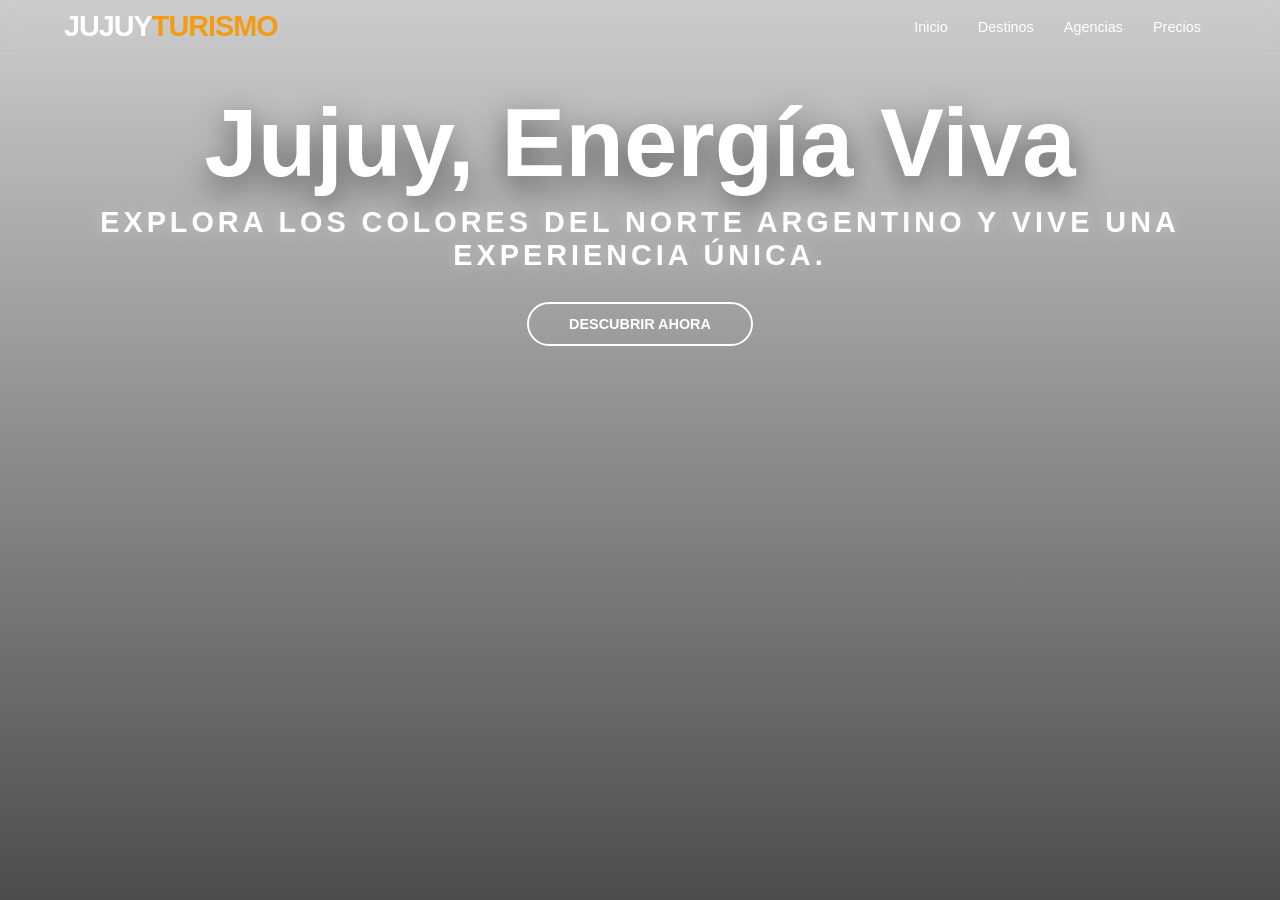
==== Proyecto_TP2_html-css/index.html @ c606facf "Creando  navbar con mega-menu con los destinos y estilos" ====
<!DOCTYPE html>
<html lang="es">
<head>
    <meta charset="UTF-8">
    <meta name="viewport" content="width=device-width, initial-scale=1.0">
    <title>Turismo Jujuy</title>
    <link  rel="stylesheet" href="css/estilo.css">

</head>
<body>
    <header>
        <nav>
            <div class="logo">Jujuy<span>Turismo</span></div>
            <ul class="nav-links">
                <li><a href="index.html">Inicio</a></li>
                <li class="has-mega">
                    <a href="views/destinos.html">Destinos</a>
                    <div class="mega-menu">
                        <div class="mega-content">
                            <div class="column">
                                <h3>Quebrada</h3>
                                <a href="#">Purmamarca</a>
                                <a href="#">Tilcara</a>
                                <a href="#">Humahuaca</a>
                                <a href="#">Iruya (Cerca)</a>
                            </div>
                            <div class="column">
                                <h3>Puna y Altiplano</h3>
                                <a href="#">Salinas Grandes</a>
                                <a href="#">Abra Pampa</a> <a href="#">La Quiaca</a>
                                <a href="#">Casabindo</a>
                            </div>
                            <div class="column">
                                <h3>Valles y Yungas</h3>
                                <a href="#">San Salvador</a>
                                <a href="#">Termas de Reyes</a>
                                <a href="#">Parque Calilegua</a>
                            </div>
                        </div>
                    </div>
                </li>
                <li><a href="views/agencias.html">Agencias</a></li>
                <li><a href="#">Precios</a></li>

            </ul>
        </nav>
    </header>
    <section class="hero">
        <video autoplay muted loop playsinline class="hero-video">
            <source src="https://v1.shared.video/jujuy-promo.mp4" type="video/mp4">
            </video>
        
        <div class="hero-overlay">
            <div class="hero-text">
                <h1 class="animate-up">Jujuy, Energía Viva</h1>
                <p class="animate-up delay">Explora los colores del norte argentino y vive una experiencia única.</p>
                <a href="#destinos" class="btn-hero animate-up delay-2">Descubrir Ahora</a>
            </div>
        </div>
    </section>
    
</body>
</html>
---- Proyecto_TP2_html-css/css/estilo.css ----
* {
    margin: 0;
    padding: 0;
    box-sizing: border-box;
    font-family: 'Montserrat', sans-serif, Arial;
}

header {
    background: transparent;
    backdrop-filter: blur(8px);
    -webkit-backdrop-filter: blur(8px);
    border-bottom: 1px solid rgba(255, 255, 255, 0.1);
    color: white;
    position: fixed;
    width: 100%;
    z-index: 1000;
    transition: background 0.4s ease;
}

nav {
    display: flex;
    justify-content: space-between;
    align-items: center;
    padding: 10px 5%;
    max-width: 1400px;
    margin: 0 auto;
}

.logo {
    font-size: 1.8rem;
    font-weight: 900;
    text-transform: uppercase;
    letter-spacing: -1px;
}

.logo span {
    color: #f39c12;
}

.nav-links {
    display: flex;
    list-style: none;
    align-items: center;
}

.nav-links li {
    padding: 0 15px;
}

.nav-links a {
    color: white;
    text-decoration: none;
    font-size: 0.9rem;
    font-weight: 400;
    transition: 0.3s;
}

.has-mega {
    position: relative;
}

.mega-menu {
    position: absolute;
    top: 100%;
    left: 0;
    width: 260px;
    background-color: #333333;
    border-radius: 6px;
    display: none;
    box-shadow: 0 8px 20px rgba(0,0,0,0.5);
    padding: 10px 0;
    margin-top: 10px;
}

.mega-menu::before {
    content: "";
    position: absolute;
    top: -8px;
    left: 20px;
    border-left: 8px solid transparent;
    border-right: 8px solid transparent;
    border-bottom: 8px solid #333333;
}

.has-mega:hover .mega-menu {
    display: block;
    animation: fadeIn 0.2s ease-out;
}

.mega-content {
    display: flex;
    flex-direction: column;
}

.column h3 {
    font-size: 0.75rem;
    color: #888;
    text-transform: uppercase;
    padding: 10px 20px 5px;
    letter-spacing: 1px;
}

.column a {
    display: block;
    padding: 12px 20px;
    color: #ffffff;
    font-size: 0.95rem;
    transition: background 0.2s;
}

.column a:hover {
    background-color: #3483fa;
    color: white;
}

.hero {
    position: relative;
    height: 100vh;
    display: flex;
    align-items: center;
    justify-content: center;
    text-align: center;
    color: white;
    overflow: hidden;
}

.hero-video {
    position: absolute;
    top: 0;
    left: 0;
    width: 100%;
    height: 100%;
    object-fit: cover;
    z-index: -1;
}

.hero-overlay {
    position: absolute;
    width: 100%;
    height: 100%;
    background: linear-gradient(to bottom, rgba(0,0,0,0.2), rgba(0,0,0,0.7));
}

.hero-text {
    z-index: 1;
    padding: 0 20px;
    margin-top: 100px;
}

.hero-text h1 {
    font-size: clamp(3rem, 8vw, 6rem);
    font-weight: 900;
    line-height: 0.9;
    margin-bottom: 20px;
    text-shadow: 0 10px 30px rgba(0,0,0,0.5);
}

.hero-text p {
    font-size: clamp(1rem, 3vw, 1.8rem);
    font-weight: 700;
    text-transform: uppercase;
    letter-spacing: 4px;
    margin-bottom: 30px;
    text-shadow: 0 0 15px rgba(255,255,255,0.3);
}

.btn-hero {
    display: inline-block;
    padding: 12px 40px;
    border: 2px solid white;
    color: white;
    text-decoration: none;
    font-weight: bold;
    text-transform: uppercase;
    font-size: 0.9rem;
    transition: all 0.3s ease;
    border-radius: 30px;
}

.btn-hero:hover {
    background: white;
    color: black;
}

@keyframes fadeIn {
    from { opacity: 0; transform: translateY(10px); }
    to { opacity: 1; transform: translateY(0); }
}

.animate-up {
    animation: fadeInUp 1.2s ease forwards;
    opacity: 0;
}

@keyframes fadeInUp {
    from { transform: translateY(40px); opacity: 0; }
    to { transform: translateY(0); opacity: 1; }
}

.delay { animation-delay: 0.3s; }
.delay-2 { animation-delay: 0.6s; }
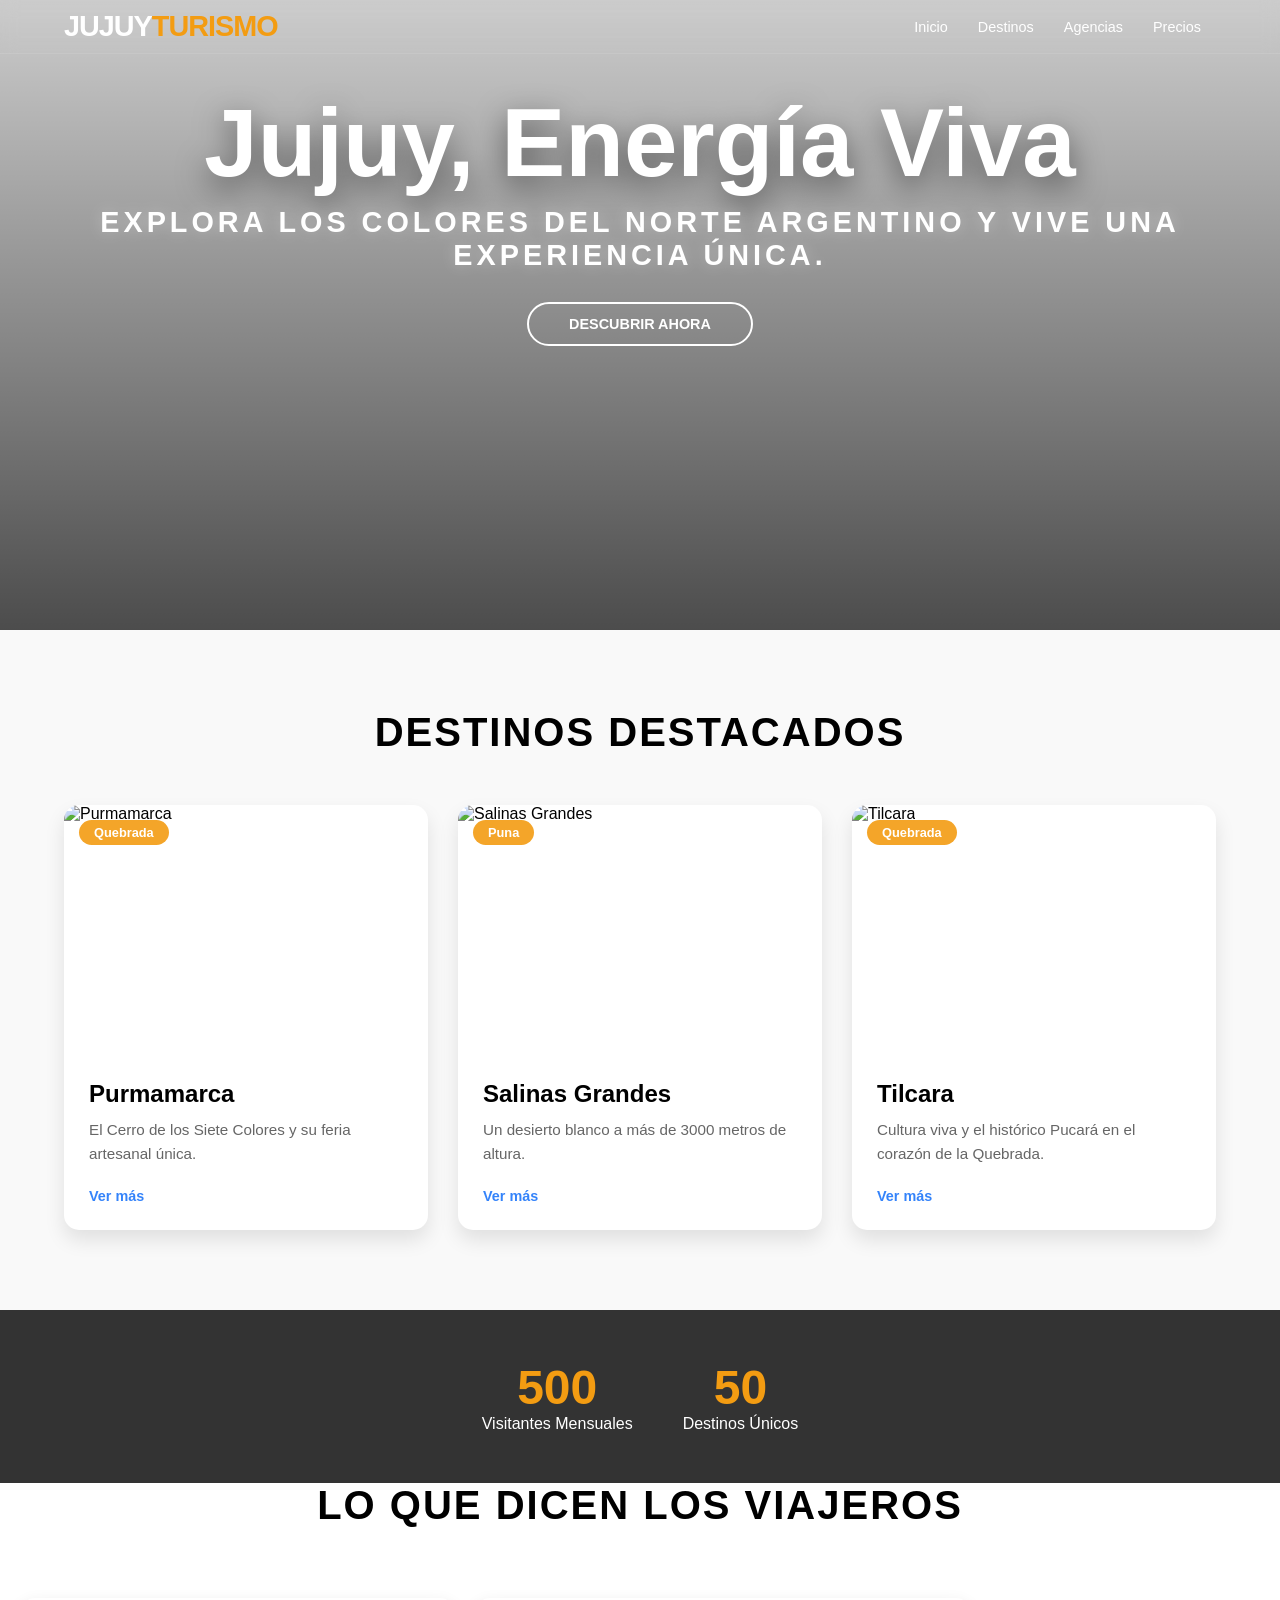
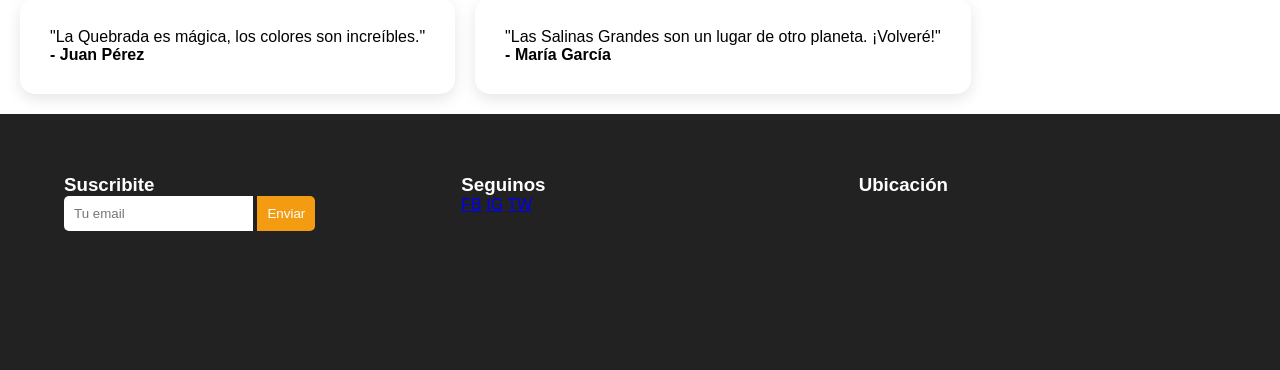
==== commit 6f746e16: "Agregando video para la seccion de hero, agregado de cards y modificando estilos" ====
--- a/Proyecto_TP2_html-css/index.html
+++ b/Proyecto_TP2_html-css/index.html
@@ -46,8 +46,11 @@
         </nav>
     </header>
     <section class="hero">
-        <video autoplay muted loop playsinline class="hero-video">
-            <source src="https://v1.shared.video/jujuy-promo.mp4" type="video/mp4">
+        
+           <video autoplay muted loop playsinline class="hero-video">
+            <source src="img/Visita_Jujuy.mp4" type="video/mp4">
+            Tu navegador no soporta videos.
+
             </video>
         
         <div class="hero-overlay">
@@ -58,6 +61,103 @@
             </div>
         </div>
     </section>
+    <section id="destinos" class="destinos-container">
+    <h2 class="titulo-seccion">Destinos Destacados</h2>
     
+    <div class="cards-grid">
+        <div class="card">
+            <div class="card-img">
+                <img src="img/purmamarca.jpg" alt="Purmamarca">
+                <div class="card-overlay">
+                    <span>Quebrada</span>
+                </div>
+            </div>
+            <div class="card-info">
+                <h3>Purmamarca</h3>
+                <p>El Cerro de los Siete Colores y su feria artesanal única.</p>
+                <a href="#" class="btn-card">Ver más</a>
+            </div>
+        </div>
+
+        <div class="card">
+            <div class="card-img">
+                <img src="img/salinas.jpg" alt="Salinas Grandes">
+                <div class="card-overlay">
+                    <span>Puna</span>
+                </div>
+            </div>
+            <div class="card-info">
+                <h3>Salinas Grandes</h3>
+                <p>Un desierto blanco a más de 3000 metros de altura.</p>
+                <a href="#" class="btn-card">Ver más</a>
+            </div>
+        </div>
+
+        <div class="card">
+            <div class="card-img">
+                <img src="img/tilcara.jpg" alt="Tilcara">
+                <div class="card-overlay">
+                    <span>Quebrada</span>
+                </div>
+            </div>
+            <div class="card-info">
+                <h3>Tilcara</h3>
+                <p>Cultura viva y el histórico Pucará en el corazón de la Quebrada.</p>
+                <a href="#" class="btn-card">Ver más</a>
+            </div>
+        </div>
+    </div>
+</section>
+<section class="estadisticas">
+    <div class="contador-item">
+        <h3 class="numero" data-valor="500">500</h3>
+        <p>Visitantes Mensuales</p>
+    </div>
+    <div class="contador-item">
+        <h3 class="numero" data-valor="50">50</h3>
+        <p>Destinos Únicos</p>
+    </div>
+</section>
+<section class="testimonios">
+    <h2 class="titulo-seccion">Lo que dicen los viajeros</h2>
+    <div class="testimonios-slider">
+        <div class="testimonio-card">
+            <p>"La Quebrada es mágica, los colores son increíbles."</p>
+            <h4>- Juan Pérez</h4>
+        </div>
+        <div class="testimonio-card">
+            <p>"Las Salinas Grandes son un lugar de otro planeta. ¡Volveré!"</p>
+            <h4>- María García</h4>
+        </div>
+    </div>
+</section>
+<footer>
+    <div class="footer-content">
+        <div class="footer-section">
+            <h3>Suscribite</h3>
+            <form class="newsletter-form">
+                <input type="email" placeholder="Tu email">
+                <button type="submit">Enviar</button>
+            </form>
+        </div>
+
+        <div class="footer-section">
+            <h3>Seguinos</h3>
+            <div class="social-links">
+                <a href="#">FB</a>
+                <a href="#">IG</a>
+                <a href="#">TW</a>
+            </div>
+        </div>
+
+        <div class="footer-section">
+            <h3>Ubicación</h3>
+            <iframe 
+                src="https://www.google.com/maps/embed?pb=!1m18!1m12!1m3!1d116347.53173740284!2d-65.37257916960814!3d-24.18320499691666!2m3!1f0!2f0!3f0!3m2!1i1024!2i768!4f13.1!3m3!1m2!1s0x94042e887a0279f3%3A0x6b009e4368427f7f!2sSan%20Salvador%20de%20Jujuy%2C%20Jujuy!5e0!3m2!1ses!2sar!4v1713000000000" 
+                width="100%" height="150" style="border:0; border-radius:10px;" allowfullscreen="" loading="lazy">
+            </iframe>
+        </div>
+    </div>
+</footer>
 </body>
 </html>
--- a/Proyecto_TP2_html-css/css/estilo.css
+++ b/Proyecto_TP2_html-css/css/estilo.css
@@ -115,7 +115,7 @@
 
 .hero {
     position: relative;
-    height: 100vh;
+    height: 70vh;
     display: flex;
     align-items: center;
     justify-content: center;
@@ -198,4 +198,162 @@
 }
 
 .delay { animation-delay: 0.3s; }
-.delay-2 { animation-delay: 0.6s; }+.delay-2 { animation-delay: 0.6s; }
+
+.destinos-container {
+    padding: 80px 5%;
+    max-width: 1400px;
+    margin: 0 auto;
+    background: #f9f9f9; /* Fondo suave para que resalten las cards */
+}
+
+.titulo-seccion {
+    text-align: center;
+    font-size: 2.5rem;
+    margin-bottom: 50px;
+    text-transform: uppercase;
+    letter-spacing: 2px;
+}
+
+.cards-grid {
+    display: grid;
+    grid-template-columns: repeat(auto-fit, minmax(300px, 1fr));
+    gap: 30px;
+}
+
+.card {
+    background: white;
+    border-radius: 15px;
+    overflow: hidden;
+    box-shadow: 0 10px 20px rgba(0,0,0,0.1);
+    transition: transform 0.4s cubic-bezier(0.175, 0.885, 0.32, 1.275), box-shadow 0.4s ease;
+}
+
+/* --- EFECTO HOVER EN LA TARJETA --- */
+.card:hover {
+    transform: translateY(-10px); /* Sube un poquito */
+    box-shadow: 0 20px 40px rgba(0,0,0,0.2);
+}
+
+.card-img {
+    position: relative;
+    height: 250px;
+    overflow: hidden;
+}
+
+.card-img img {
+    width: 100%;
+    height: 100%;
+    object-fit: cover;
+    transition: transform 0.6s ease;
+}
+
+/* --- EFECTO ZOOM EN LA IMAGEN --- */
+.card:hover .card-img img {
+    transform: scale(1.1);
+}
+
+.card-overlay {
+    position: absolute;
+    top: 15px;
+    left: 15px;
+    background: rgba(243, 156, 18, 0.9); /* El color naranja de tu logo */
+    color: white;
+    padding: 5px 15px;
+    border-radius: 20px;
+    font-size: 0.8rem;
+    font-weight: bold;
+}
+
+.card-info {
+    padding: 25px;
+}
+
+.card-info h3 {
+    margin-bottom: 10px;
+    font-size: 1.5rem;
+}
+
+.card-info p {
+    color: #666;
+    font-size: 0.95rem;
+    line-height: 1.6;
+    margin-bottom: 20px;
+}
+
+.btn-card {
+    text-decoration: none;
+    color: #3483fa;
+    font-weight: bold;
+    font-size: 0.9rem;
+    border-bottom: 2px solid transparent;
+    transition: 0.3s;
+}
+
+.btn-card:hover {
+    border-bottom: 2px solid #3483fa;
+}
+.estadisticas {
+    display: flex;
+    justify-content: center;
+    gap: 50px;
+    padding: 50px;
+    background: #333;
+    color: white;
+    text-align: center;
+}
+
+.numero {
+    font-size: 3rem;
+    color: #f39c12;
+    animation: aparecer 2s ease-out;
+}
+
+@keyframes aparecer {
+    from { opacity: 0; transform: translateY(20px); }
+    to { opacity: 1; transform: translateY(0); }
+}
+
+.testimonios-slider {
+    display: flex;
+    overflow-x: auto;
+    scroll-snap-type: x mandatory;
+    gap: 20px;
+    padding: 20px;
+}
+
+.testimonio-card {
+    min-width: 300px;
+    background: white;
+    padding: 30px;
+    border-radius: 15px;
+    scroll-snap-align: center;
+    box-shadow: 0 5px 15px rgba(0,0,0,0.1);
+}
+
+footer {
+    background: #222;
+    color: white;
+    padding: 60px 5% 20px;
+}
+
+.footer-content {
+    display: grid;
+    grid-template-columns: repeat(auto-fit, minmax(250px, 1fr));
+    gap: 40px;
+}
+
+.newsletter-form input {
+    padding: 10px;
+    border-radius: 5px 0 0 5px;
+    border: none;
+}
+
+.newsletter-form button {
+    padding: 10px;
+    background: #f39c12;
+    border: none;
+    color: white;
+    border-radius: 0 5px 5px 0;
+    cursor: pointer;
+}
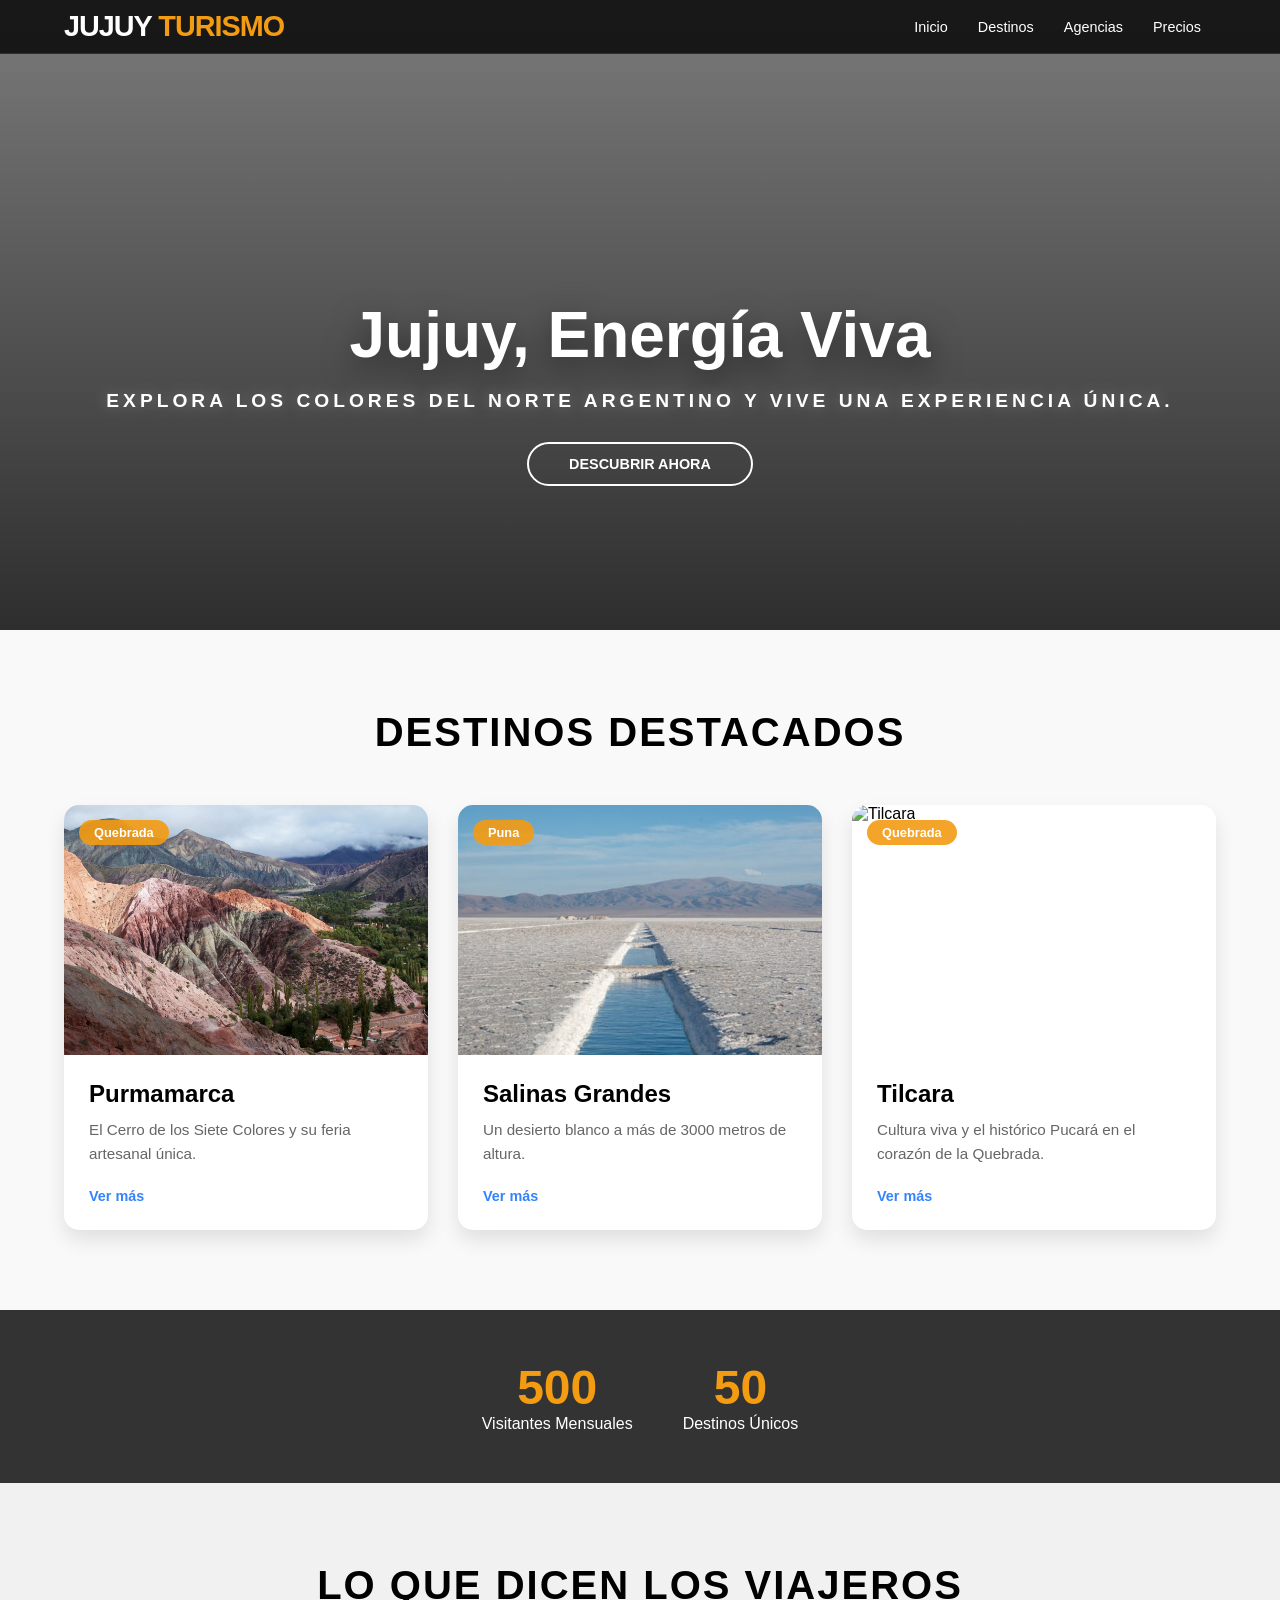
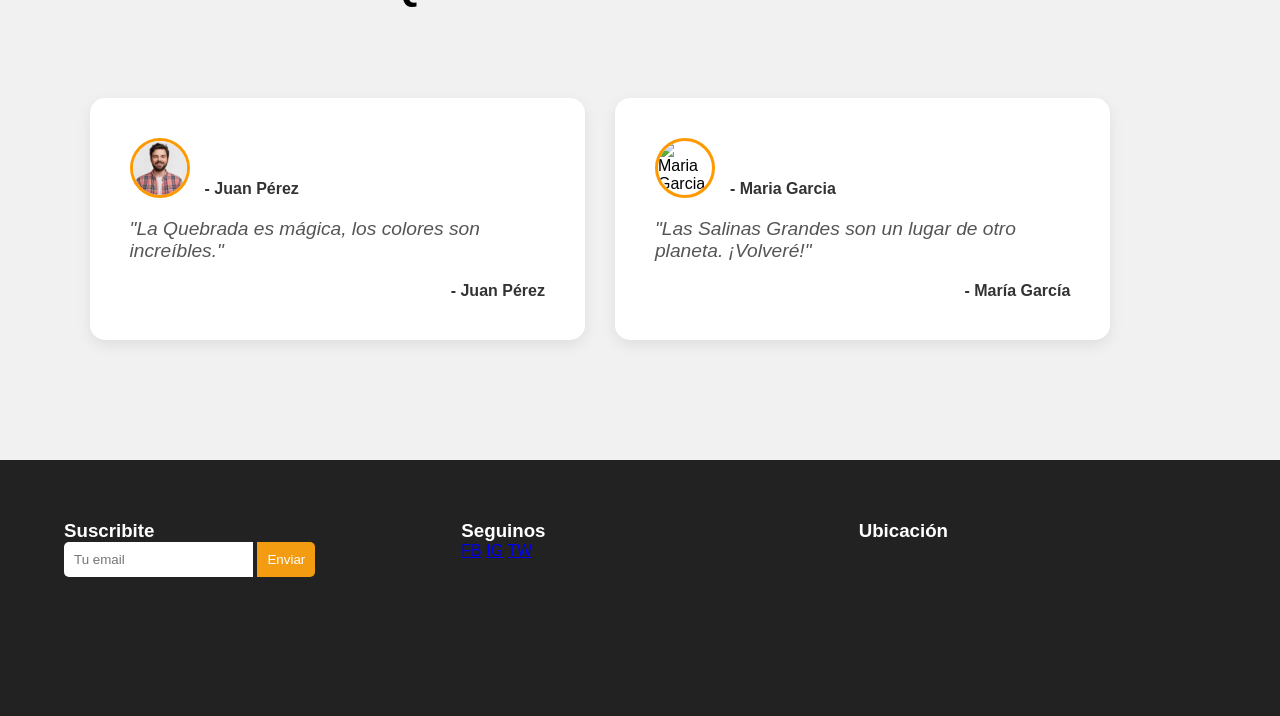
==== commit feefe15f: "Mejoras en los estilos,agregado de imagenes para las card y los destinos, agregado de testimonios" ====
--- a/Proyecto_TP2_html-css/index.html
+++ b/Proyecto_TP2_html-css/index.html
@@ -10,7 +10,7 @@
 <body>
     <header>
         <nav>
-            <div class="logo">Jujuy<span>Turismo</span></div>
+            <div class="logo">Jujuy<span> Turismo</span></div>
             <ul class="nav-links">
                 <li><a href="index.html">Inicio</a></li>
                 <li class="has-mega">
@@ -22,7 +22,6 @@
                                 <a href="#">Purmamarca</a>
                                 <a href="#">Tilcara</a>
                                 <a href="#">Humahuaca</a>
-                                <a href="#">Iruya (Cerca)</a>
                             </div>
                             <div class="column">
                                 <h3>Puna y Altiplano</h3>
@@ -81,7 +80,7 @@
 
         <div class="card">
             <div class="card-img">
-                <img src="img/salinas.jpg" alt="Salinas Grandes">
+                <img src="img/salinas.jpeg" alt="Salinas Grandes">
                 <div class="card-overlay">
                     <span>Puna</span>
                 </div>
@@ -122,10 +121,18 @@
     <h2 class="titulo-seccion">Lo que dicen los viajeros</h2>
     <div class="testimonios-slider">
         <div class="testimonio-card">
+            <div class="user-info">
+                <img src="img/usuario1.jpg" alt="Juan Pérez" class="img-testimonio">
+                <h4>- Juan Pérez</h4>
+            </div>
             <p>"La Quebrada es mágica, los colores son increíbles."</p>
             <h4>- Juan Pérez</h4>
         </div>
         <div class="testimonio-card">
+            <div class="user-info">
+                <img src="img/usuario2.jpg" alt="Maria Garcia" class="img-testimonio">
+                <h4>- Maria Garcia</h4>
+            </div>
             <p>"Las Salinas Grandes son un lugar de otro planeta. ¡Volveré!"</p>
             <h4>- María García</h4>
         </div>
--- a/Proyecto_TP2_html-css/css/estilo.css
+++ b/Proyecto_TP2_html-css/css/estilo.css
@@ -6,7 +6,7 @@
 }
 
 header {
-    background: transparent;
+    background: rgba(0, 0, 0, 0.8);
     backdrop-filter: blur(8px);
     -webkit-backdrop-filter: blur(8px);
     border-bottom: 1px solid rgba(255, 255, 255, 0.1);
@@ -132,6 +132,7 @@
     height: 100%;
     object-fit: cover;
     z-index: -1;
+    background: rgba(0, 0, 0, 0.4);
 }
 
 .hero-overlay {
@@ -144,19 +145,19 @@
 .hero-text {
     z-index: 1;
     padding: 0 20px;
-    margin-top: 100px;
+    margin-top: 300px;
 }
 
 .hero-text h1 {
-    font-size: clamp(3rem, 8vw, 6rem);
+    font-size: clamp(2.5rem, 6vw, 4rem);
     font-weight: 900;
-    line-height: 0.9;
+    line-height: 1.1;
     margin-bottom: 20px;
     text-shadow: 0 10px 30px rgba(0,0,0,0.5);
 }
 
 .hero-text p {
-    font-size: clamp(1rem, 3vw, 1.8rem);
+    font-size: clamp(1rem, 3vw, 1.2rem);
     font-weight: 700;
     text-transform: uppercase;
     letter-spacing: 4px;
@@ -314,21 +315,86 @@
     to { opacity: 1; transform: translateY(0); }
 }
 
+/* --- SECCIÓN TESTIMONIOS (Carrusel CSS) --- */
+.testimonios {
+    padding: 80px 0;
+    background: #f1f1f1;
+}
+
+.testimonios-container {
+    max-width: 1200px;
+    margin: 0 auto;
+}
+
+.titulo-seccion {
+    text-align: center;
+    font-size: 2.5rem;
+    margin-bottom: 50px;
+    text-transform: uppercase;
+    letter-spacing: 2px;
+}
+
 .testimonios-slider {
-    display: flex;
-    overflow-x: auto;
-    scroll-snap-type: x mandatory;
-    gap: 20px;
-    padding: 20px;
+    display: grid;
+    grid-auto-flow: column; /* Coloca los elementos en una fila */
+    grid-auto-columns: 85%; /* Cada testimonio ocupa el 80% del ancho */
+    gap: 30px;
+    overflow-x: auto; /* Permite el scroll horizontal */
+    scroll-snap-type: x mandatory; /* Fuerza el anclaje al hacer scroll */
+    padding: 40px 7%; /* Espaciado para que se vea centrado */
+    /* Ocultar la barra de scroll */
+    -ms-overflow-style: none;
+    scrollbar-width: none;
+}
+
+.testimonios-slider::-webkit-scrollbar {
+    display: none;
+}
+/* Estilos para la imagen y el nombre */
+.user-info {
+    display: flex;
+    align-items: center;
+    gap: 15px;
+    margin-bottom: 20px;
+}
+.img-testimonio {
+    width: 60px;
+    height: 60px;
+    border-radius: 50%; /* Hace la imagen circular */
+    object-fit: cover; /* Evita que la foto se deforme */
+    border: 3px solid #ff9900; /* Un toque de color de Jujuy */
 }
 
 .testimonio-card {
     min-width: 300px;
     background: white;
-    padding: 30px;
+    padding: 40px;
     border-radius: 15px;
-    scroll-snap-align: center;
-    box-shadow: 0 5px 15px rgba(0,0,0,0.1);
+    scroll-snap-align: center; /* Cada tarjeta se centrará al hacer scroll */
+    box-shadow: 0 5px 15px rgba(0,0,0,0.08);
+    display: flex;
+    flex-direction: column;
+    justify-content: center;
+}
+
+.testimonio-card p {
+    font-style: italic;
+    font-size: 1.2rem;
+    color: #555;
+    margin-bottom: 20px;
+}
+
+.testimonio-card h4 {
+    font-weight: bold;
+    color: #333;
+    align-self: flex-end;
+}
+
+/* Media query para pantallas más grandes */
+@media (min-width: 768px) {
+    .testimonios-slider {
+        grid-auto-columns: 45%; /* Muestra dos testimonios a la vez */
+    }
 }
 
 footer {
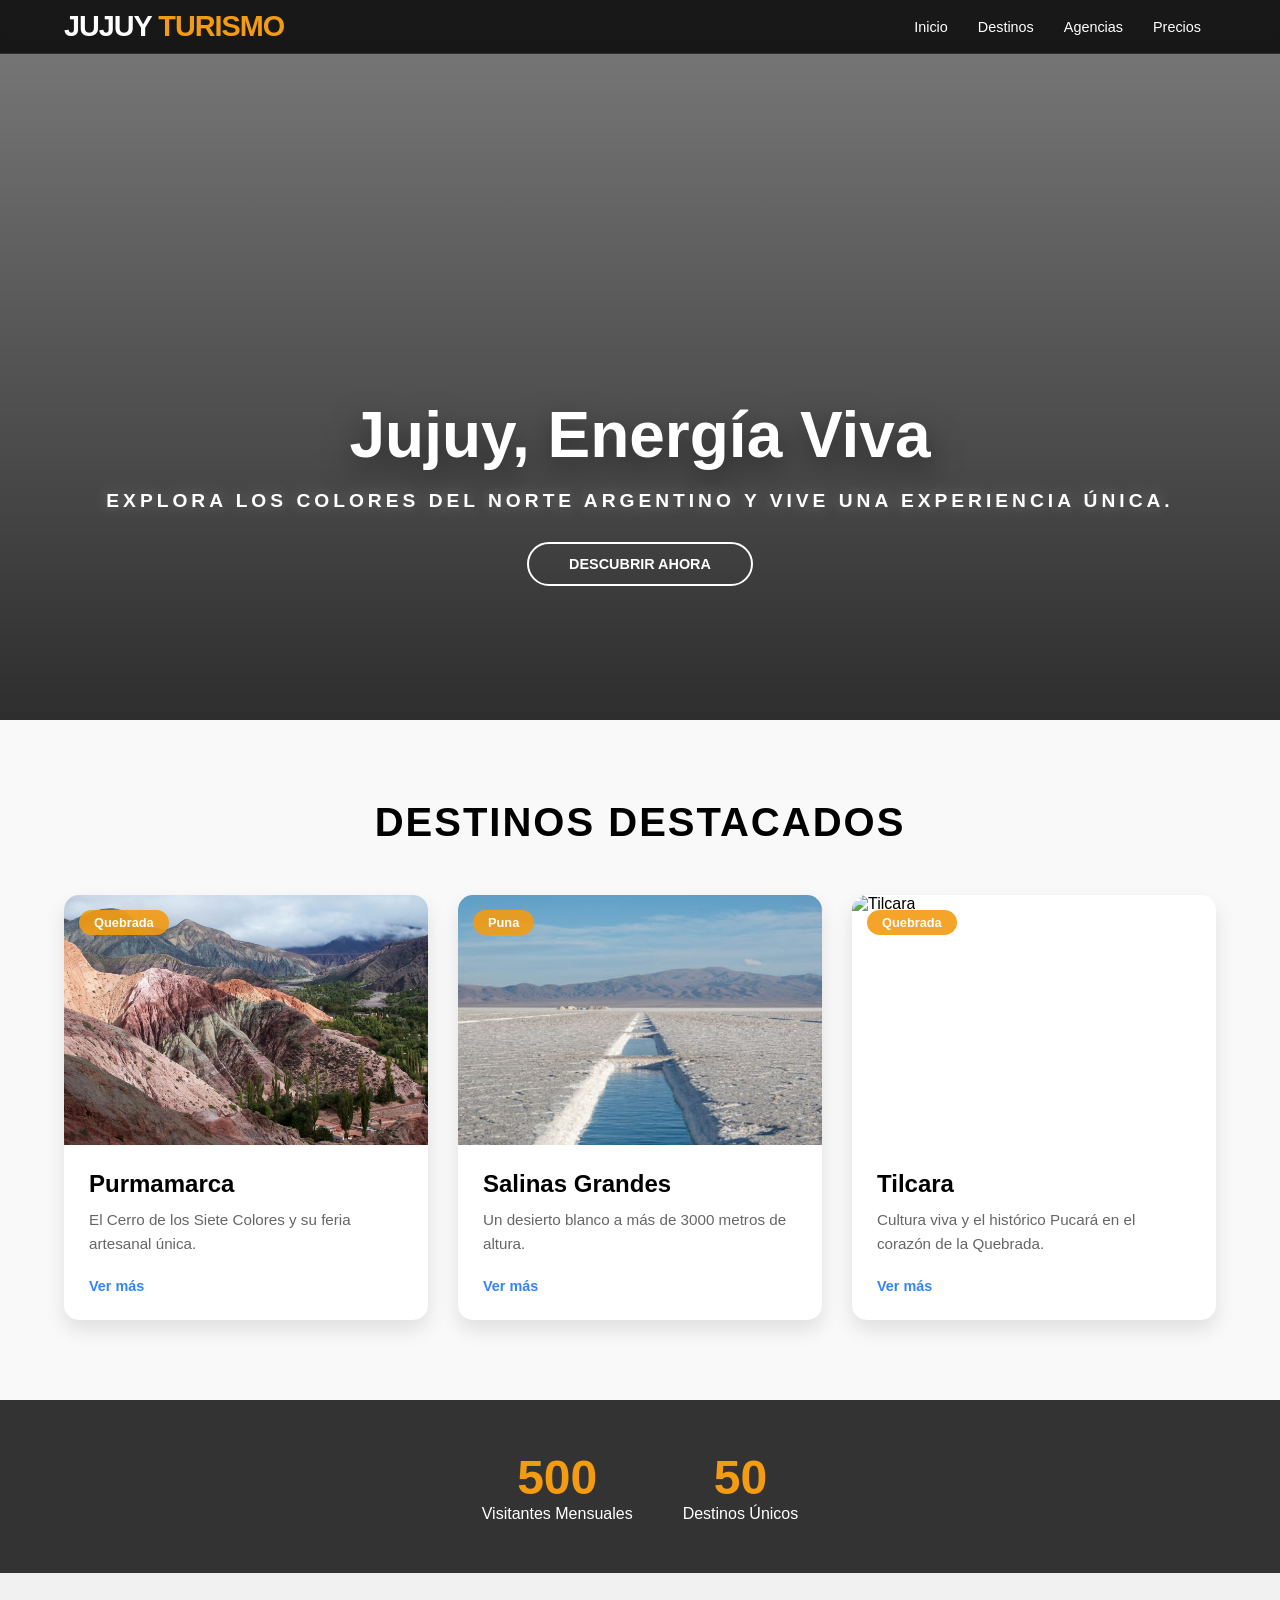
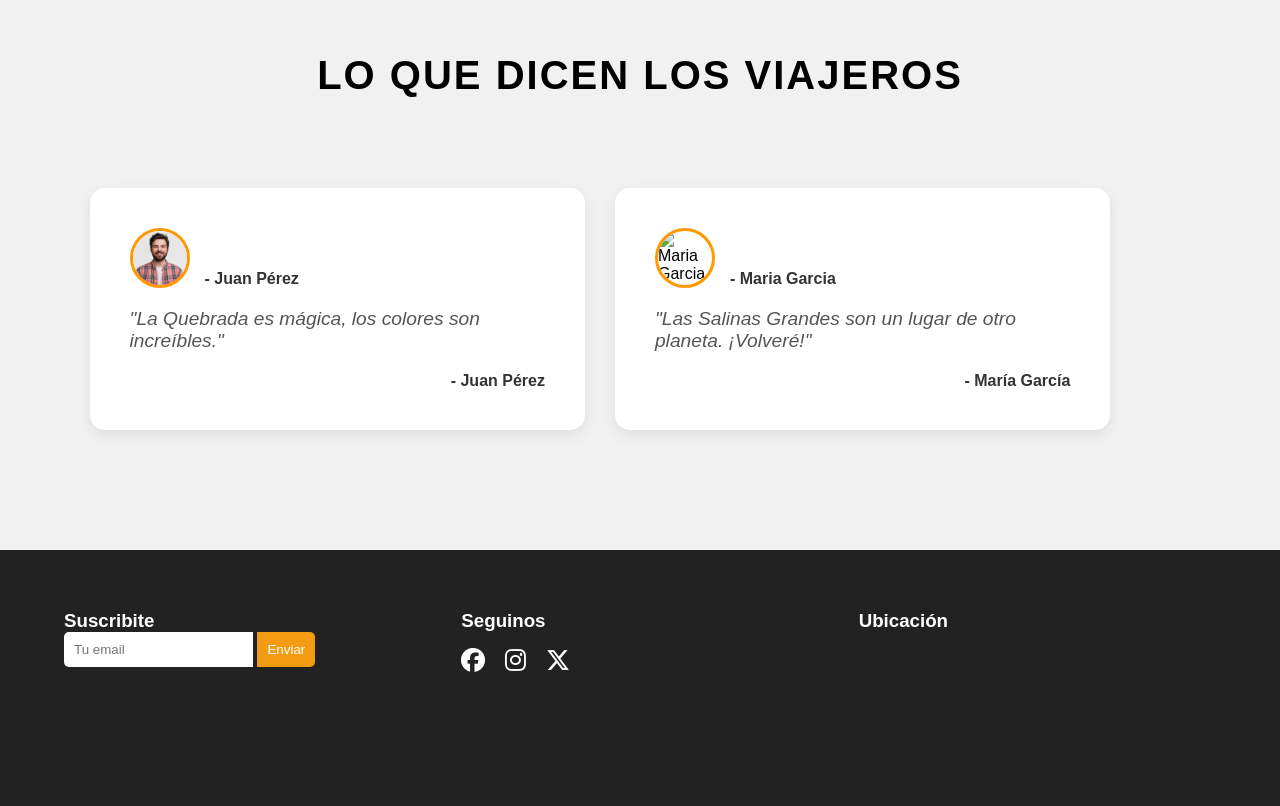
==== commit 4243f929: "Mejora en el footer: agregados de los iconos de redes sociales" ====
--- a/Proyecto_TP2_html-css/index.html
+++ b/Proyecto_TP2_html-css/index.html
@@ -5,7 +5,7 @@
     <meta name="viewport" content="width=device-width, initial-scale=1.0">
     <title>Turismo Jujuy</title>
     <link  rel="stylesheet" href="css/estilo.css">
-
+    <link rel="stylesheet" href="https://cdnjs.cloudflare.com/ajax/libs/font-awesome/6.5.1/css/all.min.css">
 </head>
 <body>
     <header>
@@ -151,9 +151,9 @@
         <div class="footer-section">
             <h3>Seguinos</h3>
             <div class="social-links">
-                <a href="#">FB</a>
-                <a href="#">IG</a>
-                <a href="#">TW</a>
+               <a href="#"><i class="fa-brands fa-facebook"></i></a>
+               <a href="#"><i class="fa-brands fa-instagram"></i></a>
+               <a href="#"><i class="fa-brands fa-x-twitter"></i></a>
             </div>
         </div>
 
--- a/Proyecto_TP2_html-css/css/estilo.css
+++ b/Proyecto_TP2_html-css/css/estilo.css
@@ -115,13 +115,14 @@
 
 .hero {
     position: relative;
-    height: 70vh;
+    height: 80vh;
     display: flex;
     align-items: center;
     justify-content: center;
     text-align: center;
     color: white;
     overflow: hidden;
+    margin-top: 80;
 }
 
 .hero-video {
@@ -145,11 +146,11 @@
 .hero-text {
     z-index: 1;
     padding: 0 20px;
-    margin-top: 300px;
+    margin-top: 400px;
 }
 
 .hero-text h1 {
-    font-size: clamp(2.5rem, 6vw, 4rem);
+    font-size: clamp(2rem, 6vw, 4rem);
     font-weight: 900;
     line-height: 1.1;
     margin-bottom: 20px;
@@ -422,4 +423,22 @@
     color: white;
     border-radius: 0 5px 5px 0;
     cursor: pointer;
+}
+.social-links {
+    display: flex;
+    gap: 20px; /* Espacio entre iconos */
+    margin-top: 15px;
+}
+
+.social-links a {
+    color: white; /* Color inicial */
+    font-size: 1.5rem; /* Tamaño del icono */
+    transition: transform 0.3s, color 0.3s;
+    text-decoration: none;
+}
+
+/* Efecto al pasar el mouse */
+.social-links a:hover {
+    color: #f39c12; /* El naranja que usas en el logo */
+    transform: translateY(-5px); /* Pequeño salto hacia arriba */
 }
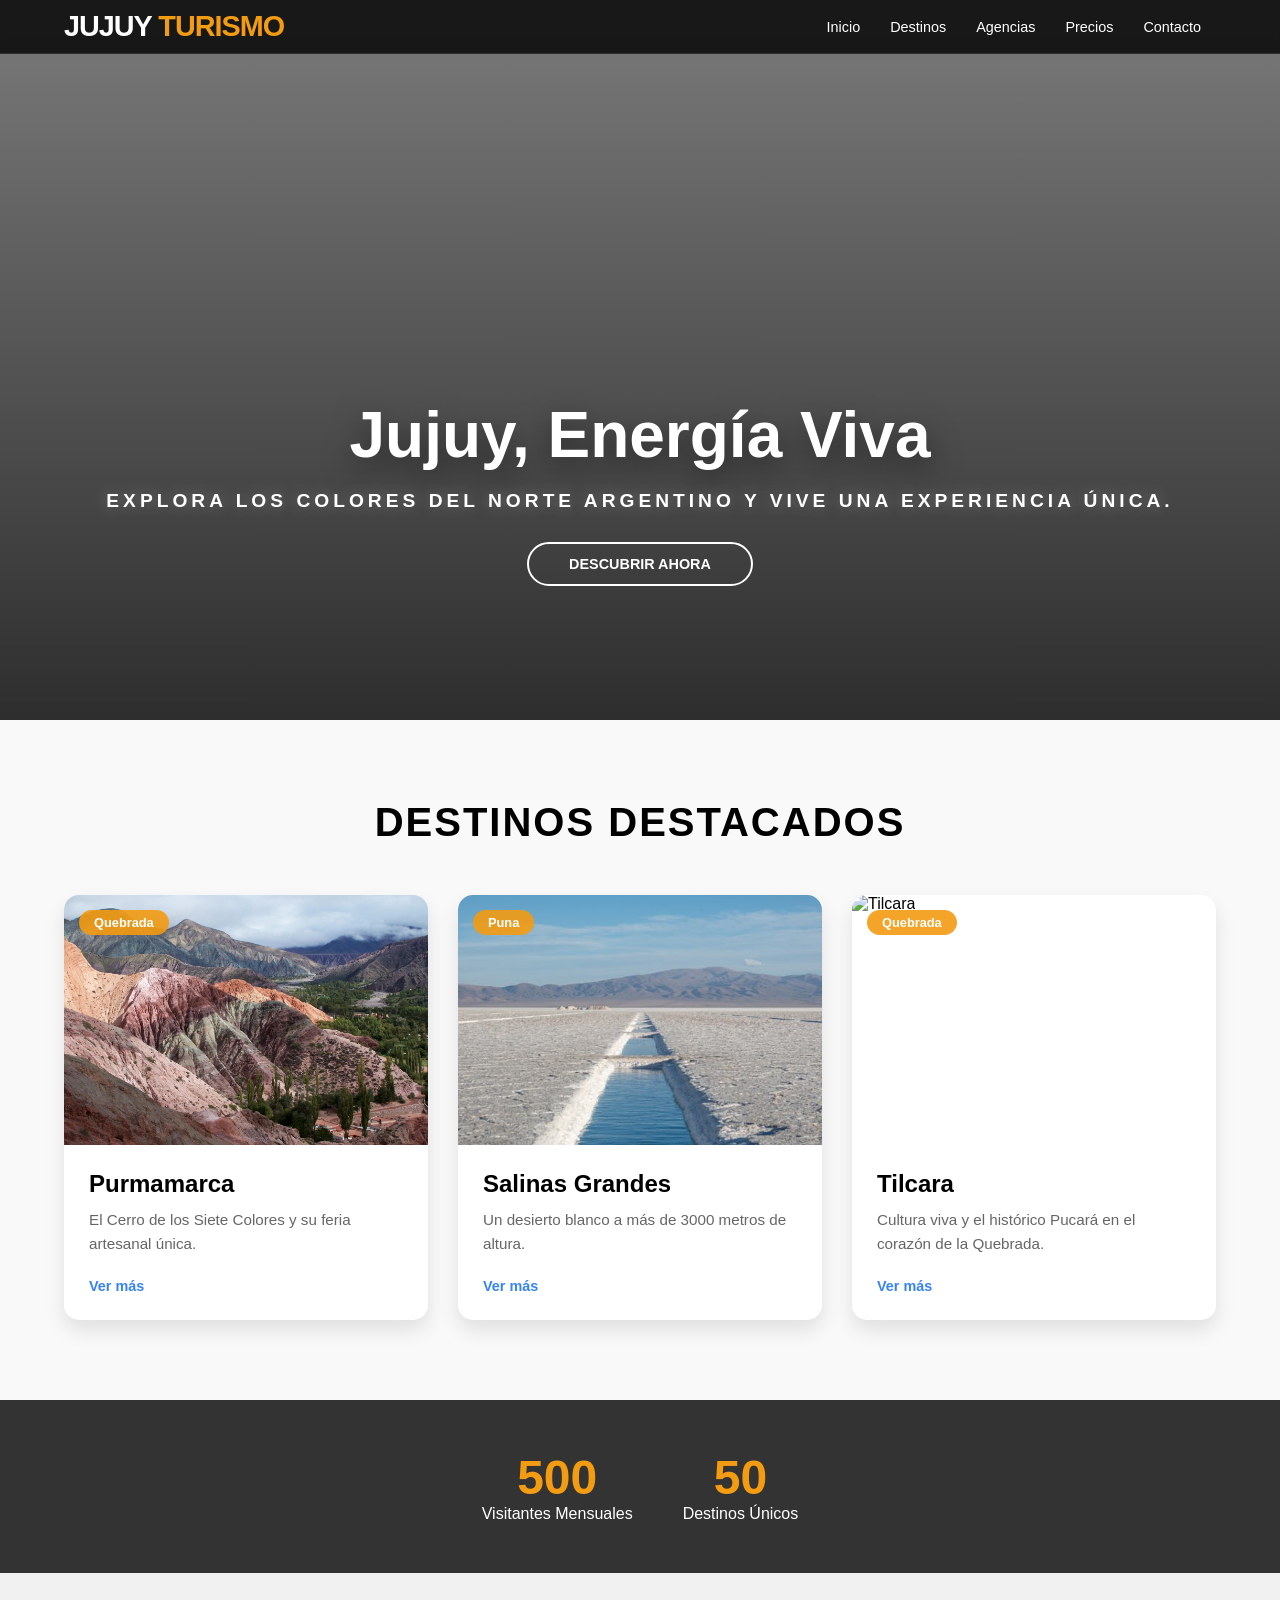
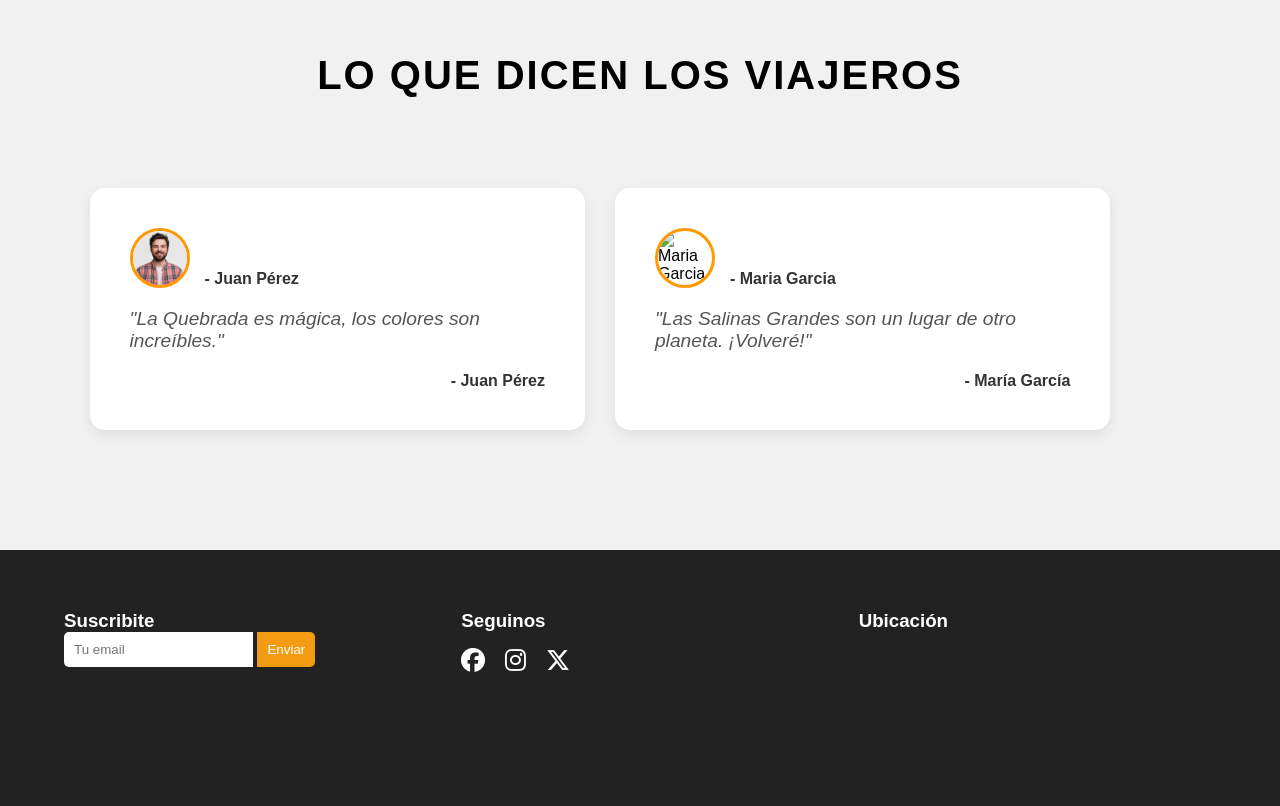
==== commit 9c036b73: "creacion de la pagina contacto" ====
--- a/Proyecto_TP2_html-css/index.html
+++ b/Proyecto_TP2_html-css/index.html
@@ -40,6 +40,7 @@
                 </li>
                 <li><a href="views/agencias.html">Agencias</a></li>
                 <li><a href="#">Precios</a></li>
+                <li><a href="views/contacto.html">Contacto</a></li>
 
             </ul>
         </nav>
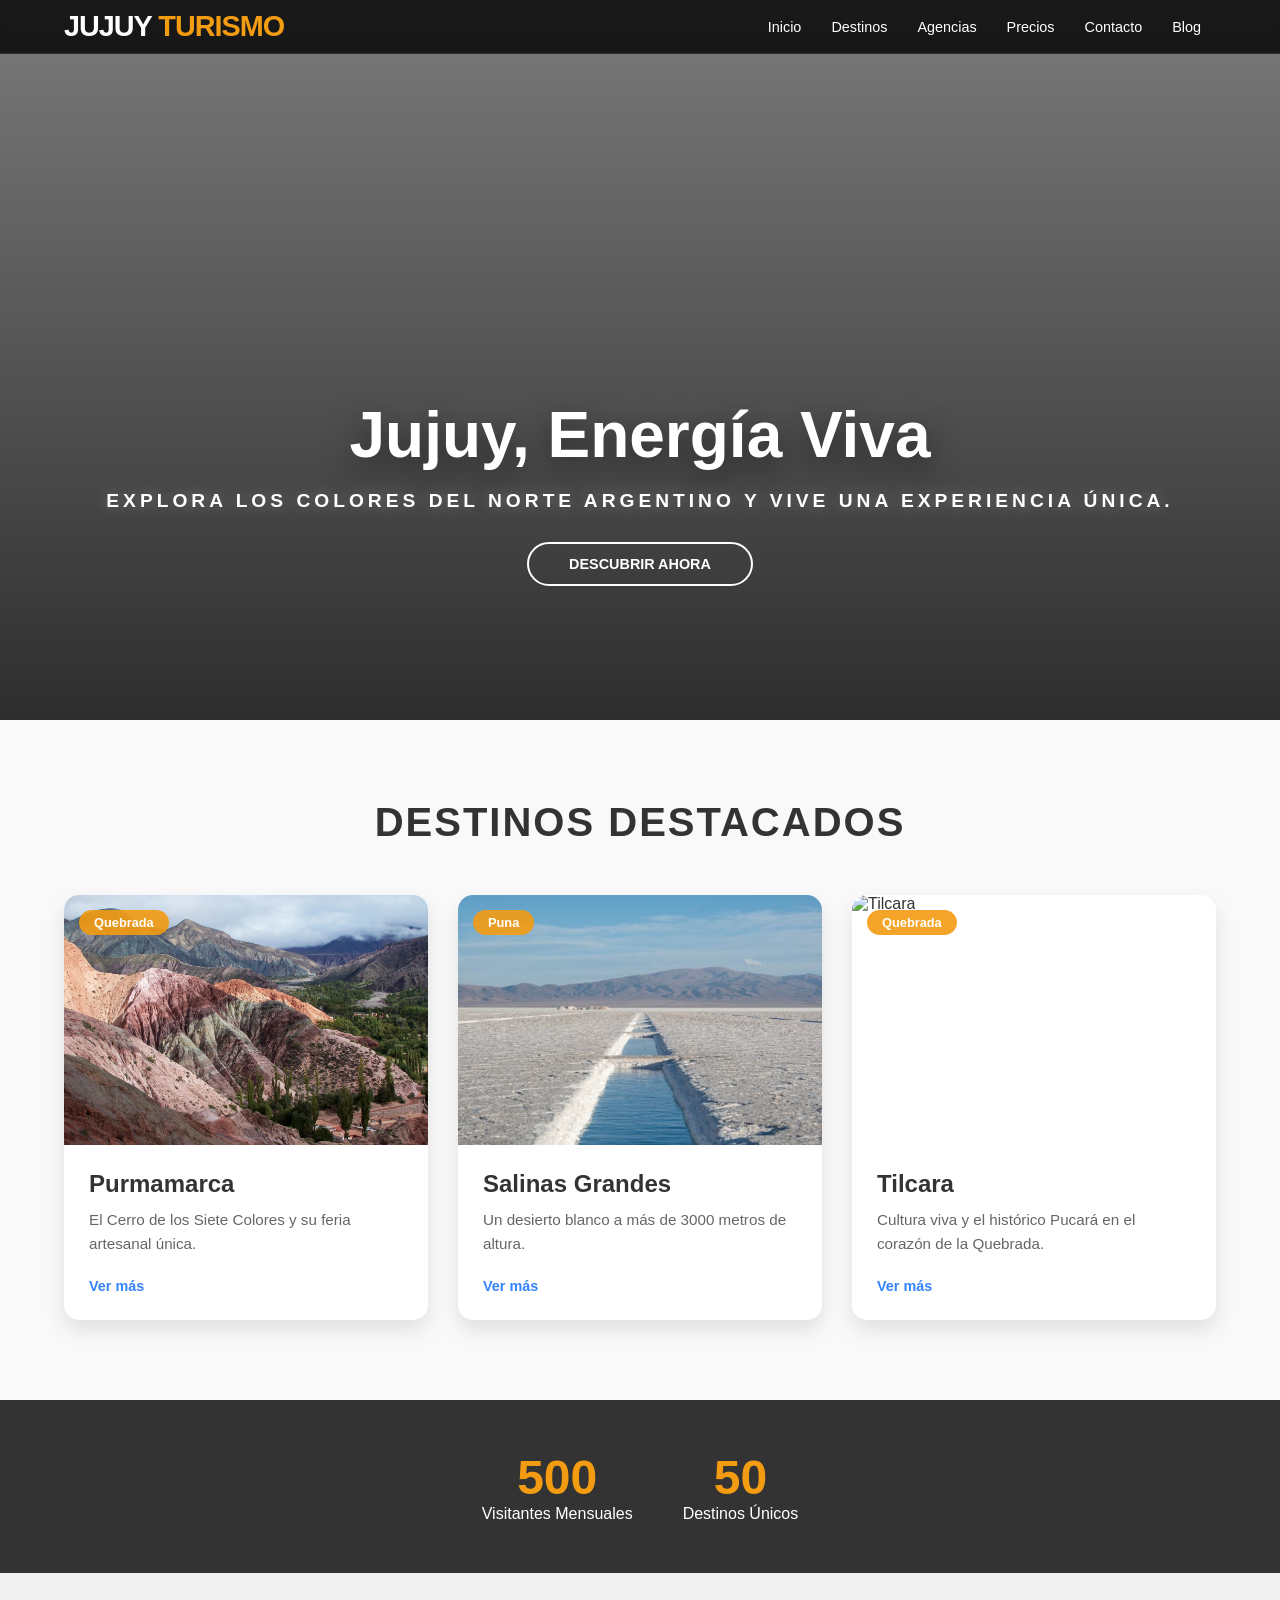
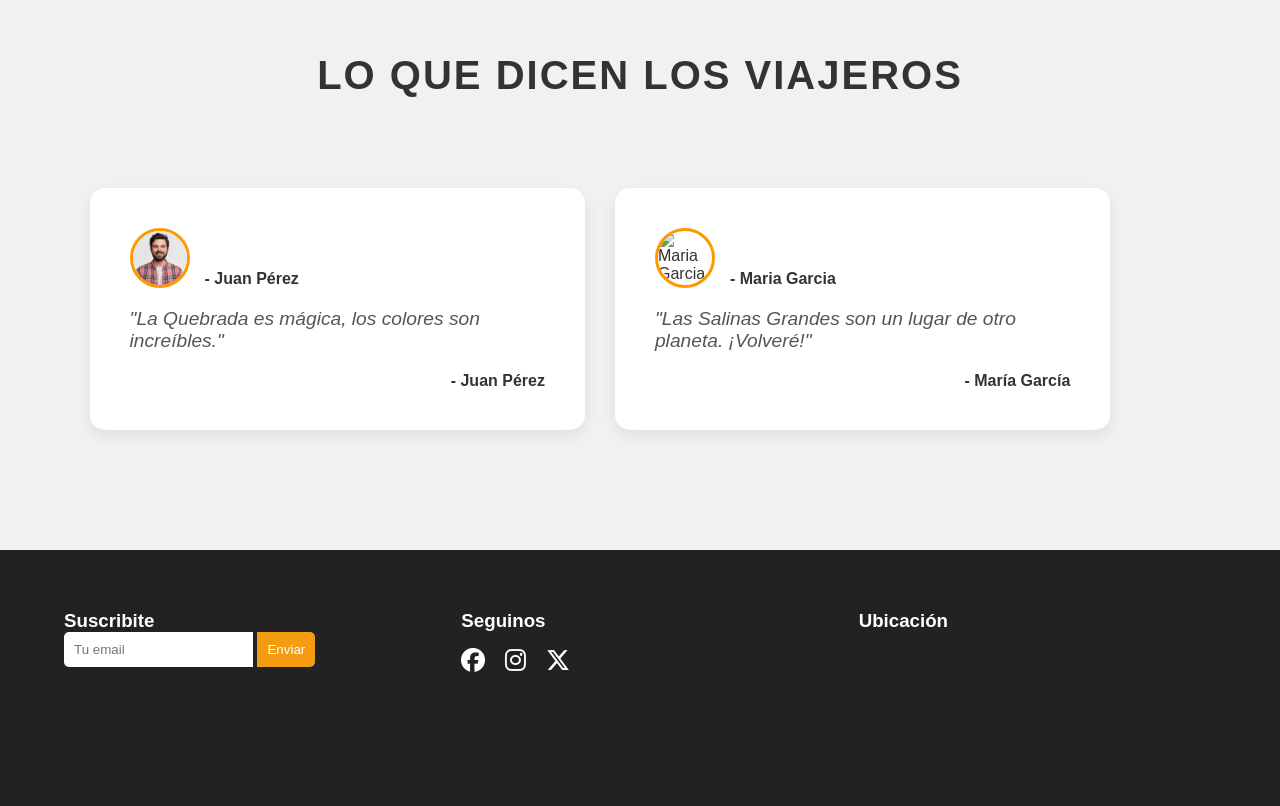
==== commit f8188a85: "creacion de la pagina de blog y sus estilos" ====
--- a/Proyecto_TP2_html-css/index.html
+++ b/Proyecto_TP2_html-css/index.html
@@ -39,8 +39,9 @@
                     </div>
                 </li>
                 <li><a href="views/agencias.html">Agencias</a></li>
-                <li><a href="#">Precios</a></li>
+                <li><a href="views/precios.html">Precios</a></li>
                 <li><a href="views/contacto.html">Contacto</a></li>
+                <li><a href="views/blog.html">Blog</a></li>
 
             </ul>
         </nav>
--- a/Proyecto_TP2_html-css/css/estilo.css
+++ b/Proyecto_TP2_html-css/css/estilo.css
@@ -4,7 +4,26 @@
     box-sizing: border-box;
     font-family: 'Montserrat', sans-serif, Arial;
 }
-
+:root {
+    /* Tema Claro (Default) */
+    --color-primario: #f39c12; /* El naranja de Jujuy Turismo */
+    --bg-principal: #ffffff;
+    --texto-color: #333333;
+    --card-bg: #f9f9f9;
+}
+
+[data-theme="dark"] {
+    /* Tema Oscuro */
+    --bg-principal: #1a1a1a;
+    --texto-color: #f5f5f5;
+    --card-bg: #2d2d2d;
+}
+
+body {
+    background-color: var(--bg-principal);
+    color: var(--texto-color);
+    transition: background 0.3s ease;
+}
 header {
     background: rgba(0, 0, 0, 0.8);
     backdrop-filter: blur(8px);
